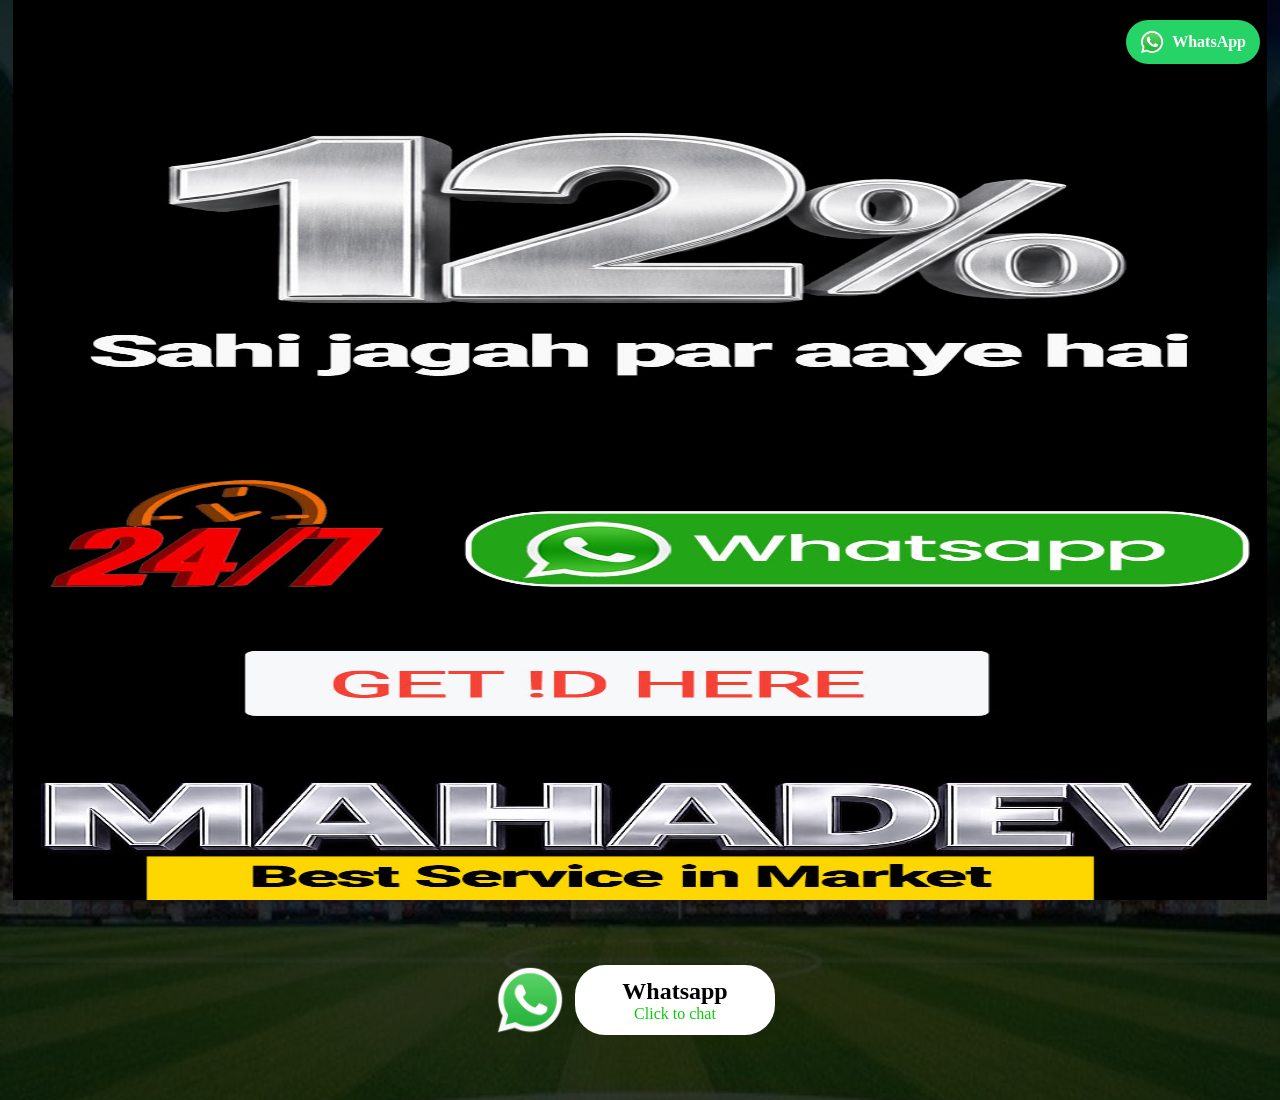
==== index.html @ e6b33151 "sdfgh" ====
<!DOCTYPE html>
<html lang="en">

<head>
    <meta charset="UTF-8">
    <meta name="viewport" content="width=device-width, initial-scale=1.0">
    <title>MahaDev Shop</title>
    <!-- SEO Meta Tags -->
    <meta name="description"
        content="Buy premium domain names at best price. Get .com, .in and custom domains for business, startup and personal brand. Fast setup and support available.">
    <meta name="keywords"
        content="buy domain, domain name, cheap domain, .com domain, .in domain, custom domain, domain provider India, domain seller, website domain purchase">
    <meta name="author" content="MahaDev Shop">
    <meta name="robots" content="index, follow">

    <!-- Open Graph (Social Sharing) -->
    <meta property="og:title" content="Buy Premium Domains | MahaDev Shop">
    <meta property="og:description"
        content="Get premium domain names for your business. .com, .in and custom domains available.">
    <meta property="og:type" content="website">
    <meta property="og:image" content="mahidev.jpg">

    <!-- Mobile Theme -->
    <meta name="theme-color" content="#25D366">
    <link rel="stylesheet" href="style.css">
    <!-- Google tag (gtag.js) -->
    <script async src="https://www.googletagmanager.com/gtag/js?id=AW-18084096592"></script>
    <script>
        window.dataLayer = window.dataLayer || [];
        function gtag() { dataLayer.push(arguments); }
        gtag('js', new Date());

        gtag('config', 'AW-18084096592');
    </script>
    <!-- Google Tag Manager -->
    <script>(function (w, d, s, l, i) {
            w[l] = w[l] || []; w[l].push({
                'gtm.start':
                    new Date().getTime(), event: 'gtm.js'
            }); var f = d.getElementsByTagName(s)[0],
                j = d.createElement(s), dl = l != 'dataLayer' ? '&l=' + l : ''; j.async = true; j.src =
                    'https://www.googletagmanager.com/gtm.js?id=' + i + dl; f.parentNode.insertBefore(j, f);
        })(window, document, 'script', 'dataLayer', 'GTM-5XX2ZZVK');</script>
    <!-- End Google Tag Manager -->

</head>

<body>
    <!-- Google Tag Manager (noscript) -->
<noscript><iframe src="https://www.googletagmanager.com/ns.html?id=GTM-5XX2ZZVK"
height="0" width="0" style="display:none;visibility:hidden"></iframe></noscript>
<!-- End Google Tag Manager (noscript) -->
    <div class="bdy">
        <a href="https://wa.me/918521117983?text=Hii..%20I%20Want%20Know%20more!" class="whatsapp-top-right"
            target="_blank" rel="noopener noreferrer">
            <img src="logo-whatsapp.png" alt="WhatsApp" class="whatsapp-top-right-icon">
            <span>WhatsApp</span>
        </a>
        <a href="https://wa.me/918521117983?text=Hii..%20I%20Want%20Know%20more!">
            <div class="full-body">
                <div class="inner">
                    <img src="maahadeva.jpg" alt="mahadeva">
                </div>
            </div>
        </a>

        <div class="btn">
            <img src="logo-whatsapp.png" height="70px" width="70px" alt="WhatsApp logo">
            <a href="https://wa.me/918521117983?text=Hii..%20I%20Want%20Know%20more!">
                <div class="btn-click">
                    <h2>Whatsapp</h2>
                    <p>Click to chat</p>
                </div>
            </a>
        </div>
        <section class="domain-section">
            <h2 class="section-title">Buy Premium Domains</h2>
            <p class="section-desc">
                We provide premium domain names for your business, personal brand and startup.
                Choose the best domain and start your online journey today.
            </p>

            <div class="card-container">
                <div class="card">
                    <h3>.com Domain</h3>
                    <p>Most popular and trusted domain extension for business and professional websites.</p>
                    <a href="https://wa.me/918521117983?text=I%20Want%20.com%20Domain" class="card-btn">Buy Now</a>
                </div>

                <div class="card">
                    <h3>.in Domain</h3>
                    <p>Perfect for Indian businesses. Affordable and best for local SEO targeting.</p>
                    <a href="https://wa.me/918521117983?text=I%20Want%20.in%20Domain" class="card-btn">Buy Now</a>
                </div>

                <div class="card">
                    <h3>Custom Domain</h3>
                    <p>Get your own branded domain name for your shop, service or startup.</p>
                    <a href="https://wa.me/918521117983?text=I%20Want%20Custom%20Domain" class="card-btn">Buy Now</a>
                </div>
            </div>
        </section>
    </div>
</body>

</html>
---- style.css ----
*{
    margin: 0px;
    padding: 0px;
    box-sizing: border-box;
    /* background-color: black; */
}
body{
    height:min-content;
    width: 100%;
    /* position: relative; */
    background-image: url("bg2.jpg");
    background-size: cover;
}
.bdy
{
    height: 100%;
    width: 100%;
    background-color:rgba(0, 0, 0, 0.779);
}
marquee
{
 padding: 10px;
 color: white;
 font-size: 22 px;
}
a
{
    text-decoration: none;
}
.full-body
{
    height: 100vh;
    width: 100%;
    display: flex;
    justify-content:center ;
    position: relative;
 
}
.inner 
{
height: 100%;
width: 98%;
}
.inner img 
{
height: 100%;
width: 100%;
}

.btn
{
    width: 100%;
    display: flex;
    justify-content: center;
    align-items: center;
    height: 200px;

}
@keyframes example
{
    from{background-color: white;}
    to{background-color: black;}
}
@keyframes example2
{
    from{color: black;}
    to{color: white;}
}
.btn-click
{
    height:70px;
    width: 200px;
    background-color: white;
    display: flex;
    justify-content: center;
    align-items: center;
    flex-direction: column;
    border-radius: 30px;
    margin: 10px;
    animation-name: example;
    animation-duration: 0.5s;
    animation-iteration-count: infinite;
    animation-timing-function: ease-in;



}
.btn-click h2
{
color: black;
/* background-color: white; */
animation-name: example2;
animation-duration: 0.5s;
animation-iteration-count: infinite;
animation-timing-function: ease-in;
}
.btn-click p
{
    color:rgb(10, 205, 10);
    /* background-color: white; */
}

.foot
{
    height: 150px;
    width: 100%;
    display: flex;
    justify-content: center;
}
.foot a
{
  text-align: center;
  color: white
}

.image2
{
    height: 130px;
    width: 130px;
    /* border-radius: 50%; */
    position:absolute;
    top: 15px;
    left:0px;
}

.whatsapp-top-right {
    position: fixed;
    top: 20px;
    right: 20px;
    display: inline-flex;
    align-items: center;
    gap: 8px;
    padding: 10px 14px;
    background-color: #25D366;
    color: white;
    border-radius: 999px;
    font-weight: 700;
    text-decoration: none;
    box-shadow: 0 8px 24px rgba(0, 0, 0, 0.18);
    z-index: 99999;
}

.whatsapp-top-right:hover {
    transform: translateY(-1px);
    box-shadow: 0 12px 28px rgba(0, 0, 0, 0.24);
}

.whatsapp-top-right-icon {
    height: 24px;
    width: 24px;
}

.domain-section{
    padding:40px 20px;
    text-align:center;
    background:#f5f5f5;
    display:none;
}

.section-title{
    font-size:28px;
    margin-bottom:10px;
}

.section-desc{
    max-width:600px;
    margin:auto;
    margin-bottom:30px;
    color:#555;
}

.card-container{
    display:flex;
    justify-content:center;
    gap:20px;
    flex-wrap:wrap;
}

.card{
    background:white;
    padding:20px;
    width:260px;
    border-radius:12px;
    box-shadow:0 4px 10px rgba(0,0,0,0.1);
    transition:0.3s;
}

.card:hover{
    transform:translateY(-5px);
}

.card h3{
    margin-bottom:10px;
}

.card p{
    font-size:14px;
    color:#666;
    margin-bottom:15px;
}

.card-btn{
    display:inline-block;
    padding:10px 15px;
    background:#25D366;
    color:white;
    text-decoration:none;
    border-radius:8px;
    font-weight:bold;
}
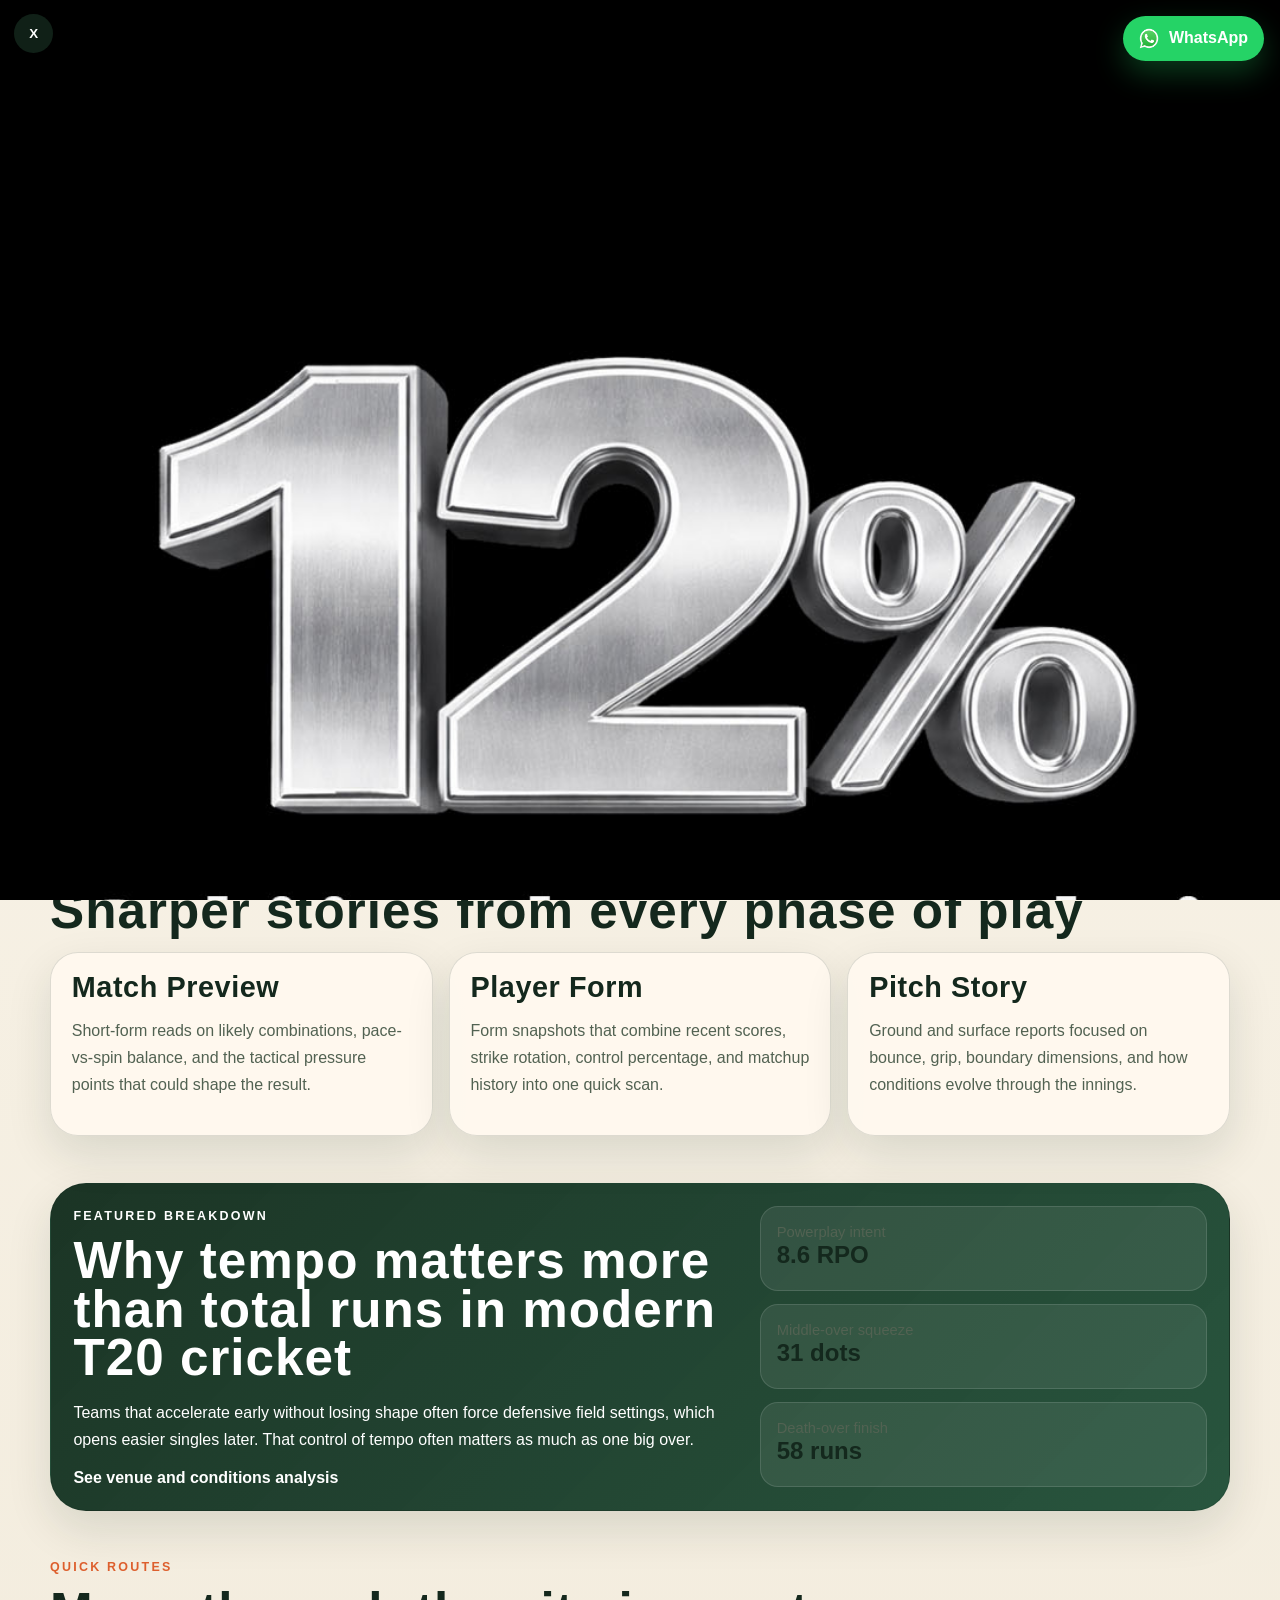
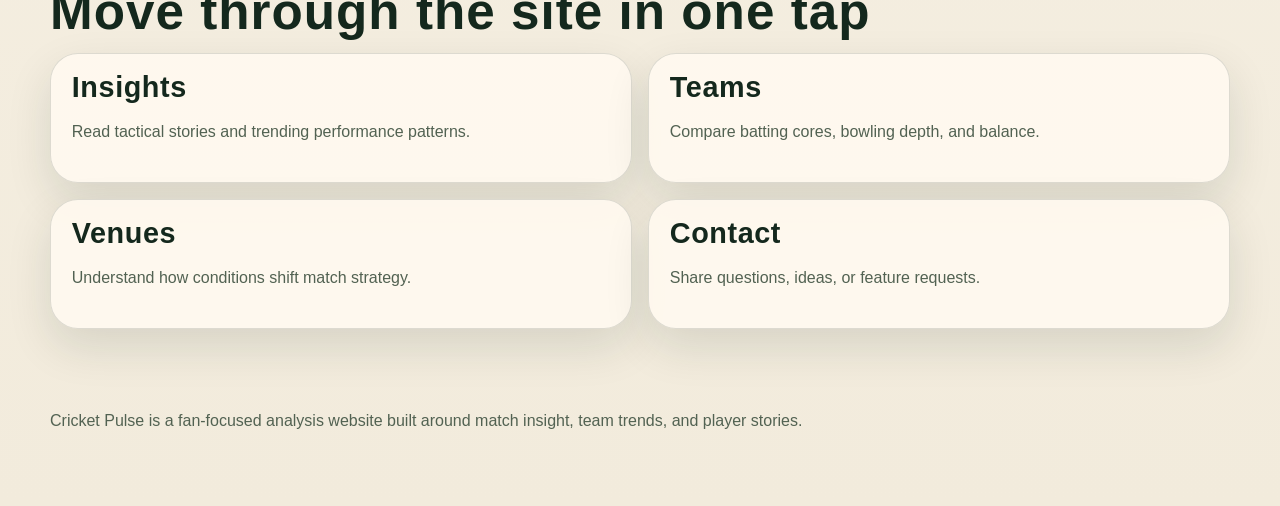
==== commit 996df121: "gfds" ====
--- a/index.html
+++ b/index.html
@@ -43,64 +43,193 @@
         })(window, document, 'script', 'dataLayer', 'GTM-5XX2ZZVK');</script>
     <!-- End Google Tag Manager -->
 
+    <script>
+        function gtag_report_conversion(url) {
+            var callback = function () {
+                if (typeof (url) != 'undefined') {
+                    window.location = url;
+                }
+            };
+            gtag('event', 'conversion', {
+                'send_to': 'AW-18084096592/c5SvCL3p6ZscENDUla9D',
+                'event_callback': callback
+            });
+            return false;
+        }
+    </script>
+
 </head>
 
 <body>
     <!-- Google Tag Manager (noscript) -->
-<noscript><iframe src="https://www.googletagmanager.com/ns.html?id=GTM-5XX2ZZVK"
-height="0" width="0" style="display:none;visibility:hidden"></iframe></noscript>
-<!-- End Google Tag Manager (noscript) -->
-    <div class="bdy">
-        <a href="https://wa.me/918521117983?text=Hii..%20I%20Want%20Know%20more!" class="whatsapp-top-right"
-            target="_blank" rel="noopener noreferrer">
+    <noscript><iframe src="https://www.googletagmanager.com/ns.html?id=GTM-5XX2ZZVK" height="0" width="0"
+            style="display:none;visibility:hidden"></iframe></noscript>
+    <!-- End Google Tag Manager (noscript) -->
+
+    <div class="popup-overlay" id="homePopup" aria-hidden="true" role="dialog" aria-modal="true" aria-label="Fullscreen image popup">
+        <button class="popup-close" id="closePopup" type="button" aria-label="Close popup">X</button>
+        <a href="https://api.whatsapp.com/send?phone=918521117983&text=Hii..%20I%20Want%20Know%20more!"
+            onclick="return gtag_report_conversion('https://api.whatsapp.com/send?phone=918521117983&text=Hii..%20I%20Want%20Know%20more!');"
+            class="popup-link"
+            aria-label="Open WhatsApp chat">
+            <img src="maahadeva.jpg" alt="Fullscreen banner image" class="popup-image">
+        </a>
+    </div>
+
+    <header class="site-header">
+        <a class="brand" href="index.html">
+            <span class="brand-mark">CP</span>
+            <span>Cricket Pulse</span>
+        </a>
+        <a href="https://api.whatsapp.com/send?phone=918521117983&text=Hii..%20I%20Want%20Know%20more!"
+            onclick="return gtag_report_conversion('https://api.whatsapp.com/send?phone=918521117983&text=Hii..%20I%20Want%20Know%20more!');"
+            class="whatsapp-top-right">
             <img src="logo-whatsapp.png" alt="WhatsApp" class="whatsapp-top-right-icon">
             <span>WhatsApp</span>
         </a>
-        <a href="https://wa.me/918521117983?text=Hii..%20I%20Want%20Know%20more!">
-            <div class="full-body">
-                <div class="inner">
-                    <img src="maahadeva.jpg" alt="mahadeva">
-                </div>
-            </div>
-        </a>
-
-        <div class="btn">
-            <img src="logo-whatsapp.png" height="70px" width="70px" alt="WhatsApp logo">
-            <a href="https://wa.me/918521117983?text=Hii..%20I%20Want%20Know%20more!">
-                <div class="btn-click">
-                    <h2>Whatsapp</h2>
-                    <p>Click to chat</p>
-                </div>
-            </a>
-        </div>
-        <section class="domain-section">
-            <h2 class="section-title">Buy Premium Domains</h2>
-            <p class="section-desc">
-                We provide premium domain names for your business, personal brand and startup.
-                Choose the best domain and start your online journey today.
-            </p>
-
-            <div class="card-container">
-                <div class="card">
-                    <h3>.com Domain</h3>
-                    <p>Most popular and trusted domain extension for business and professional websites.</p>
-                    <a href="https://wa.me/918521117983?text=I%20Want%20.com%20Domain" class="card-btn">Buy Now</a>
-                </div>
-
-                <div class="card">
-                    <h3>.in Domain</h3>
-                    <p>Perfect for Indian businesses. Affordable and best for local SEO targeting.</p>
-                    <a href="https://wa.me/918521117983?text=I%20Want%20.in%20Domain" class="card-btn">Buy Now</a>
-                </div>
-
-                <div class="card">
-                    <h3>Custom Domain</h3>
-                    <p>Get your own branded domain name for your shop, service or startup.</p>
-                    <a href="https://wa.me/918521117983?text=I%20Want%20Custom%20Domain" class="card-btn">Buy Now</a>
-                </div>
-            </div>
-        </section>
-    </div>
+        <nav class="site-nav">
+            <a class="active" href="index.html">Home</a>
+            <a href="insights.html">Insights</a>
+            <a href="teams.html">Teams</a>
+            <a href="venues.html">Venues</a>
+            <a href="contact.html">Contact</a>
+        </nav>
+    </header>
+
+    <main>
+        <section class="hero">
+            <div class="hero-copy">
+                <p class="eyebrow">Five-Page Cricket Analysis Website</p>
+                <h1>Read the game beyond the scoreboard.</h1>
+                <p class="lead">Track powerplay intent, middle-over control, death bowling patterns, and player momentum with a clean editorial-style cricket hub.</p>
+                <div class="hero-actions">
+                    <a class="button primary" href="insights.html">Explore Insights</a>
+                    <a class="button secondary" href="teams.html">View Team Profiles</a>
+                </div>
+                <ul class="stat-strip">
+                    <li><strong>28</strong><span>Recent match notes</span></li>
+                    <li><strong>12</strong><span>Venue patterns tracked</span></li>
+                    <li><strong>40+</strong><span>Players in form watch</span></li>
+                </ul>
+            </div>
+            <div class="hero-visual">
+                <img src="https://images.unsplash.com/photo-1540747913346-19e32dc3e97e?auto=format&fit=crop&w=1200&q=80" alt="Cricket ball resting on the field">
+            </div>
+        </section>
+
+        <section class="section">
+            <div class="section-heading">
+                <p class="eyebrow">What We Cover</p>
+                <h2>Sharper stories from every phase of play</h2>
+            </div>
+            <div class="card-grid three-up">
+                <article class="info-card">
+                    <h3>Match Preview</h3>
+                    <p>Short-form reads on likely combinations, pace-vs-spin balance, and the tactical pressure points that could shape the result.</p>
+                </article>
+                <article class="info-card">
+                    <h3>Player Form</h3>
+                    <p>Form snapshots that combine recent scores, strike rotation, control percentage, and matchup history into one quick scan.</p>
+                </article>
+                <article class="info-card">
+                    <h3>Pitch Story</h3>
+                    <p>Ground and surface reports focused on bounce, grip, boundary dimensions, and how conditions evolve through the innings.</p>
+                </article>
+            </div>
+        </section>
+
+        <section class="feature-band">
+            <div class="feature-text">
+                <p class="eyebrow">Featured Breakdown</p>
+                <h2>Why tempo matters more than total runs in modern T20 cricket</h2>
+                <p>Teams that accelerate early without losing shape often force defensive field settings, which opens easier singles later. That control of tempo often matters as much as one big over.</p>
+                <a class="text-link" href="venues.html">See venue and conditions analysis</a>
+            </div>
+            <div class="feature-panel">
+                <div class="mini-metric">
+                    <span>Powerplay intent</span>
+                    <strong>8.6 RPO</strong>
+                </div>
+                <div class="mini-metric">
+                    <span>Middle-over squeeze</span>
+                    <strong>31 dots</strong>
+                </div>
+                <div class="mini-metric">
+                    <span>Death-over finish</span>
+                    <strong>58 runs</strong>
+                </div>
+            </div>
+        </section>
+
+        <section class="section">
+            <div class="section-heading">
+                <p class="eyebrow">Quick Routes</p>
+                <h2>Move through the site in one tap</h2>
+            </div>
+            <div class="card-grid">
+                <a class="nav-card" href="insights.html">
+                    <h3>Insights</h3>
+                    <p>Read tactical stories and trending performance patterns.</p>
+                </a>
+                <a class="nav-card" href="teams.html">
+                    <h3>Teams</h3>
+                    <p>Compare batting cores, bowling depth, and balance.</p>
+                </a>
+                <a class="nav-card" href="venues.html">
+                    <h3>Venues</h3>
+                    <p>Understand how conditions shift match strategy.</p>
+                </a>
+                <a class="nav-card" href="contact.html">
+                    <h3>Contact</h3>
+                    <p>Share questions, ideas, or feature requests.</p>
+                </a>
+            </div>
+        </section>
+    </main>
+
+    <footer class="site-footer">
+        <p>Cricket Pulse is a fan-focused analysis website built around match insight, team trends, and player stories.</p>
+    </footer>
+
+    <script>
+        (function () {
+            var popup = document.getElementById('homePopup');
+            var closeButton = document.getElementById('closePopup');
+
+            function closePopup() {
+                popup.classList.remove('is-visible');
+                popup.setAttribute('aria-hidden', 'true');
+                document.body.classList.remove('popup-open');
+            }
+
+            function openPopup() {
+                popup.classList.add('is-visible');
+                popup.setAttribute('aria-hidden', 'false');
+                document.body.classList.add('popup-open');
+            }
+
+            window.addEventListener('load', function () {
+                window.setTimeout(openPopup, 600);
+            });
+
+            closeButton.addEventListener('click', function (event) {
+                event.stopPropagation();
+                closePopup();
+            });
+
+            popup.addEventListener('click', function (event) {
+                if (event.target === popup) {
+                    closePopup();
+                }
+            });
+
+            document.addEventListener('keydown', function (event) {
+                if (event.key === 'Escape' && popup.classList.contains('is-visible')) {
+                    closePopup();
+                }
+            });
+        })();
+    </script>
 </body>
 
-</html>+</html>
--- a/style.css
+++ b/style.css
@@ -1,210 +1,532 @@
-*{
-    margin: 0px;
-    padding: 0px;
+:root {
+    --bg: #f4efe4;
+    --surface: #fff9ef;
+    --surface-strong: #122c1d;
+    --text: #14281d;
+    --muted: #526252;
+    --line: rgba(20, 40, 29, 0.14);
+    --accent: #dd5f2d;
+    --accent-soft: #ffc76e;
+    --shadow: 0 18px 45px rgba(20, 40, 29, 0.12);
+    --radius-lg: 28px;
+    --radius-md: 18px;
+    --max-width: 1180px;
+}
+
+* {
     box-sizing: border-box;
-    /* background-color: black; */
-}
-body{
-    height:min-content;
+}
+
+html {
+    scroll-behavior: smooth;
+}
+
+body {
+    margin: 0;
+    font-family: "Inter", sans-serif;
+    color: var(--text);
+    background:
+        radial-gradient(circle at top left, rgba(255, 199, 110, 0.5), transparent 30%),
+        linear-gradient(180deg, #f9f4e9 0%, #f2ebdc 100%);
+    min-height: 100vh;
+}
+
+body.popup-open {
+    overflow: hidden;
+}
+
+img {
+    max-width: 100%;
+    display: block;
+}
+
+a {
+    color: inherit;
+    text-decoration: none;
+}
+
+.site-header,
+.site-footer,
+main {
+    width: min(calc(100% - 2rem), var(--max-width));
+    margin: 0 auto;
+}
+
+.site-header {
+    display: flex;
+    justify-content: space-between;
+    align-items: center;
+    gap: 1rem;
+    padding: 1.25rem 0;
+}
+
+.brand {
+    display: inline-flex;
+    align-items: center;
+    gap: 0.85rem;
+    font-weight: 700;
+    letter-spacing: 0.03em;
+}
+
+.brand-mark {
+    width: 2.8rem;
+    height: 2.8rem;
+    border-radius: 50%;
+    display: grid;
+    place-items: center;
+    color: #fff;
+    background: linear-gradient(135deg, #184c33, #dd5f2d);
+    font-family: "Barlow Condensed", sans-serif;
+    font-size: 1.25rem;
+}
+
+.site-nav {
+    display: flex;
+    flex-wrap: wrap;
+    gap: 0.5rem;
+}
+
+.site-nav a {
+    padding: 0.7rem 1rem;
+    border-radius: 999px;
+    color: var(--muted);
+    transition: 0.2s ease;
+}
+
+.site-nav a:hover,
+.site-nav a.active {
+    background: rgba(18, 44, 29, 0.08);
+    color: var(--text);
+}
+
+.whatsapp-top-right {
+    position: fixed;
+    top: 1rem;
+    right: 1rem;
+    z-index: 1100;
+    display: inline-flex;
+    align-items: center;
+    gap: 0.6rem;
+    padding: 0.75rem 1rem;
+    border-radius: 999px;
+    background: #25d366;
+    color: #fff;
+    font-weight: 700;
+    box-shadow: 0 12px 30px rgba(37, 211, 102, 0.28);
+}
+
+.whatsapp-top-right-icon {
+    width: 1.3rem;
+    height: 1.3rem;
+    object-fit: contain;
+}
+
+.hero,
+.page-hero,
+.feature-band,
+.section,
+.site-footer {
+    margin-bottom: 1.5rem;
+}
+
+.hero,
+.page-hero,
+.feature-band,
+.info-card,
+.story-card,
+.nav-card,
+.team-card,
+.venue-card,
+.contact-form {
+    border: 1px solid var(--line);
+    box-shadow: var(--shadow);
+}
+
+.hero {
+    display: grid;
+    grid-template-columns: 1.1fr 0.9fr;
+    gap: 1.5rem;
+    align-items: stretch;
+    padding: 1.5rem;
+    background: rgba(255, 249, 239, 0.88);
+    border-radius: calc(var(--radius-lg) + 8px);
+}
+
+.hero-copy,
+.page-hero > div {
+    padding: 1rem;
+}
+
+.hero-visual img,
+.page-hero img {
     width: 100%;
-    /* position: relative; */
-    background-image: url("bg2.jpg");
-    background-size: cover;
-}
-.bdy
-{
     height: 100%;
-    width: 100%;
-    background-color:rgba(0, 0, 0, 0.779);
-}
-marquee
-{
- padding: 10px;
- color: white;
- font-size: 22 px;
-}
-a
-{
-    text-decoration: none;
-}
-.full-body
-{
-    height: 100vh;
-    width: 100%;
+    object-fit: cover;
+    border-radius: var(--radius-lg);
+    min-height: 320px;
+}
+
+.eyebrow {
+    margin: 0 0 0.6rem;
+    text-transform: uppercase;
+    letter-spacing: 0.18em;
+    font-size: 0.78rem;
+    color: var(--accent);
+    font-weight: 700;
+}
+
+h1,
+h2,
+h3 {
+    margin-top: 0;
+    font-family: "Barlow Condensed", sans-serif;
+    letter-spacing: 0.02em;
+    line-height: 0.95;
+}
+
+h1 {
+    font-size: clamp(3rem, 7vw, 5.8rem);
+    margin-bottom: 1rem;
+}
+
+h2 {
+    font-size: clamp(2rem, 4vw, 3.2rem);
+    margin-bottom: 0.9rem;
+}
+
+h3 {
+    font-size: 1.8rem;
+    margin-bottom: 0.65rem;
+}
+
+p {
+    color: var(--muted);
+    line-height: 1.7;
+}
+
+.lead {
+    font-size: 1.08rem;
+    max-width: 58ch;
+}
+
+.hero-actions {
     display: flex;
-    justify-content:center ;
-    position: relative;
- 
-}
-.inner 
-{
-height: 100%;
-width: 98%;
-}
-.inner img 
-{
-height: 100%;
-width: 100%;
-}
-
-.btn
-{
-    width: 100%;
-    display: flex;
+    flex-wrap: wrap;
+    gap: 0.8rem;
+    margin: 1.6rem 0;
+}
+
+.button {
+    display: inline-flex;
     justify-content: center;
     align-items: center;
-    height: 200px;
-
-}
-@keyframes example
-{
-    from{background-color: white;}
-    to{background-color: black;}
-}
-@keyframes example2
-{
-    from{color: black;}
-    to{color: white;}
-}
-.btn-click
-{
-    height:70px;
-    width: 200px;
-    background-color: white;
+    padding: 0.9rem 1.35rem;
+    border-radius: 999px;
+    font-weight: 700;
+}
+
+.button.primary {
+    background: var(--surface-strong);
+    color: #fff;
+}
+
+.button.secondary {
+    background: rgba(221, 95, 45, 0.1);
+    color: var(--text);
+}
+
+.stat-strip {
+    list-style: none;
+    padding: 0;
+    margin: 1.4rem 0 0;
+    display: grid;
+    grid-template-columns: repeat(3, minmax(0, 1fr));
+    gap: 0.85rem;
+}
+
+.stat-strip li,
+.mini-metric {
+    padding: 1rem;
+    border-radius: var(--radius-md);
+    background: #fff;
+    border: 1px solid var(--line);
+}
+
+.stat-strip strong,
+.mini-metric strong {
+    display: block;
+    font-size: 1.5rem;
+    color: var(--text);
+}
+
+.stat-strip span,
+.mini-metric span {
+    color: var(--muted);
+    font-size: 0.92rem;
+}
+
+.section {
+    padding: 1.4rem 0;
+}
+
+.section-heading {
+    margin-bottom: 1rem;
+}
+
+.card-grid {
+    display: grid;
+    grid-template-columns: repeat(2, minmax(0, 1fr));
+    gap: 1rem;
+}
+
+.card-grid.three-up {
+    grid-template-columns: repeat(3, minmax(0, 1fr));
+}
+
+.info-card,
+.story-card,
+.nav-card,
+.team-card,
+.venue-card,
+.contact-form {
+    background: rgba(255, 249, 239, 0.92);
+    border-radius: var(--radius-lg);
+    padding: 1.3rem;
+}
+
+.nav-card {
+    transition: transform 0.2s ease, background 0.2s ease;
+}
+
+.nav-card:hover {
+    transform: translateY(-4px);
+    background: #fff;
+}
+
+.feature-band {
+    display: grid;
+    grid-template-columns: 1.2fr 0.8fr;
+    gap: 1rem;
+    padding: 1.4rem;
+    background: linear-gradient(135deg, rgba(18, 44, 29, 0.96), rgba(22, 72, 48, 0.92));
+    color: #fff;
+    border-radius: calc(var(--radius-lg) + 8px);
+}
+
+.feature-band p,
+.feature-band h2,
+.feature-band .text-link {
+    color: #fff;
+}
+
+.feature-panel {
+    display: grid;
+    gap: 0.8rem;
+}
+
+.mini-metric {
+    background: rgba(255, 255, 255, 0.08);
+    border-color: rgba(255, 255, 255, 0.12);
+}
+
+.text-link {
+    font-weight: 700;
+}
+
+.page-shell {
+    padding-bottom: 1rem;
+}
+
+.page-hero {
+    display: grid;
+    grid-template-columns: 1fr 1fr;
+    gap: 1rem;
+    padding: 1.3rem;
+    background: rgba(255, 249, 239, 0.88);
+    border-radius: calc(var(--radius-lg) + 8px);
+}
+
+.article-stack {
+    display: grid;
+    gap: 1rem;
+}
+
+.story-card {
+    background: linear-gradient(180deg, rgba(255, 249, 239, 0.96), rgba(248, 240, 225, 0.96));
+}
+
+.tag {
+    display: inline-block;
+    margin-bottom: 0.8rem;
+    padding: 0.35rem 0.75rem;
+    border-radius: 999px;
+    background: rgba(221, 95, 45, 0.12);
+    color: var(--accent);
+    font-size: 0.85rem;
+    font-weight: 700;
+}
+
+.two-column,
+.contact-layout {
+    display: grid;
+    grid-template-columns: repeat(2, minmax(0, 1fr));
+    gap: 1rem;
+}
+
+.emphasis {
+    background: linear-gradient(135deg, rgba(255, 199, 110, 0.25), rgba(255, 249, 239, 0.95));
+}
+
+.clean-list {
+    margin: 0;
+    padding-left: 1.2rem;
+    color: var(--muted);
+}
+
+.team-card span {
+    display: inline-block;
+    margin-top: 0.9rem;
+    font-weight: 700;
+    color: var(--accent);
+}
+
+.venue-layout {
+    display: grid;
+    grid-template-columns: repeat(2, minmax(0, 1fr));
+    gap: 1rem;
+}
+
+.contact-points p {
+    margin: 0.3rem 0;
+}
+
+.contact-form {
+    display: grid;
+    gap: 0.75rem;
+}
+
+.contact-form label {
+    font-weight: 600;
+}
+
+.contact-form input,
+.contact-form textarea {
+    width: 100%;
+    padding: 0.9rem 1rem;
+    border: 1px solid var(--line);
+    border-radius: 16px;
+    font: inherit;
+    background: #fffdf7;
+}
+
+.site-footer {
+    padding: 1rem 0 2rem;
+}
+
+.popup-overlay {
+    position: fixed;
+    inset: 0;
     display: flex;
+    align-items: flex-start;
     justify-content: center;
-    align-items: center;
-    flex-direction: column;
-    border-radius: 30px;
-    margin: 10px;
-    animation-name: example;
-    animation-duration: 0.5s;
-    animation-iteration-count: infinite;
-    animation-timing-function: ease-in;
-
-
-
-}
-.btn-click h2
-{
-color: black;
-/* background-color: white; */
-animation-name: example2;
-animation-duration: 0.5s;
-animation-iteration-count: infinite;
-animation-timing-function: ease-in;
-}
-.btn-click p
-{
-    color:rgb(10, 205, 10);
-    /* background-color: white; */
-}
-
-.foot
-{
-    height: 150px;
+    background: rgba(10, 18, 13, 0.92);
+    opacity: 0;
+    visibility: hidden;
+    pointer-events: none;
+    overflow-y: auto;
+    overflow-x: hidden;
+    transition: opacity 0.25s ease, visibility 0.25s ease;
+    z-index: 999;
+}
+
+.popup-overlay.is-visible {
+    opacity: 1;
+    visibility: visible;
+    pointer-events: auto;
+}
+
+.popup-close {
+    position: fixed;
+    top: 0.9rem;
+    left: 0.9rem;
+    width: 2.4rem;
+    height: 2.4rem;
+    border: 0;
+    border-radius: 999px;
+    background: rgba(20, 40, 29, 0.82);
+    color: #fff;
+    cursor: pointer;
+    font-weight: 700;
+}
+
+.popup-link {
+    display: block;
     width: 100%;
-    display: flex;
-    justify-content: center;
-}
-.foot a
-{
-  text-align: center;
-  color: white
-}
-
-.image2
-{
-    height: 130px;
-    width: 130px;
-    /* border-radius: 50%; */
-    position:absolute;
-    top: 15px;
-    left:0px;
-}
-
-.whatsapp-top-right {
-    position: fixed;
-    top: 20px;
-    right: 20px;
-    display: inline-flex;
-    align-items: center;
-    gap: 8px;
-    padding: 10px 14px;
-    background-color: #25D366;
-    color: white;
-    border-radius: 999px;
-    font-weight: 700;
-    text-decoration: none;
-    box-shadow: 0 8px 24px rgba(0, 0, 0, 0.18);
-    z-index: 99999;
-}
-
-.whatsapp-top-right:hover {
-    transform: translateY(-1px);
-    box-shadow: 0 12px 28px rgba(0, 0, 0, 0.24);
-}
-
-.whatsapp-top-right-icon {
-    height: 24px;
-    width: 24px;
-}
-
-.domain-section{
-    padding:40px 20px;
-    text-align:center;
-    background:#f5f5f5;
-    display:none;
-}
-
-.section-title{
-    font-size:28px;
-    margin-bottom:10px;
-}
-
-.section-desc{
-    max-width:600px;
-    margin:auto;
-    margin-bottom:30px;
-    color:#555;
-}
-
-.card-container{
-    display:flex;
-    justify-content:center;
-    gap:20px;
-    flex-wrap:wrap;
-}
-
-.card{
-    background:white;
-    padding:20px;
-    width:260px;
-    border-radius:12px;
-    box-shadow:0 4px 10px rgba(0,0,0,0.1);
-    transition:0.3s;
-}
-
-.card:hover{
-    transform:translateY(-5px);
-}
-
-.card h3{
-    margin-bottom:10px;
-}
-
-.card p{
-    font-size:14px;
-    color:#666;
-    margin-bottom:15px;
-}
-
-.card-btn{
-    display:inline-block;
-    padding:10px 15px;
-    background:#25D366;
-    color:white;
-    text-decoration:none;
-    border-radius:8px;
-    font-weight:bold;
-}+}
+
+.popup-image {
+    width: 100vw;
+    height: auto;
+    min-height: 100vh;
+    object-fit: contain;
+    object-position: top center;
+}
+
+@media (max-width: 900px) {
+    .hero,
+    .page-hero,
+    .feature-band,
+    .two-column,
+    .contact-layout {
+        grid-template-columns: 1fr;
+    }
+
+    .card-grid,
+    .card-grid.three-up,
+    .venue-layout,
+    .stat-strip {
+        grid-template-columns: 1fr;
+    }
+
+    .site-header {
+        flex-direction: column;
+        align-items: flex-start;
+    }
+
+    .whatsapp-top-right {
+        top: 0.85rem;
+        right: 0.85rem;
+    }
+}
+
+@media (max-width: 640px) {
+    body {
+        font-size: 0.97rem;
+    }
+
+    .site-header,
+    .site-footer,
+    main {
+        width: min(calc(100% - 1rem), var(--max-width));
+    }
+
+    .hero,
+    .page-hero,
+    .feature-band,
+    .info-card,
+    .story-card,
+    .nav-card,
+    .team-card,
+    .venue-card,
+    .contact-form {
+        border-radius: 22px;
+    }
+
+    .site-nav {
+        gap: 0.25rem;
+    }
+
+    .site-nav a {
+        padding: 0.6rem 0.85rem;
+    }
+}
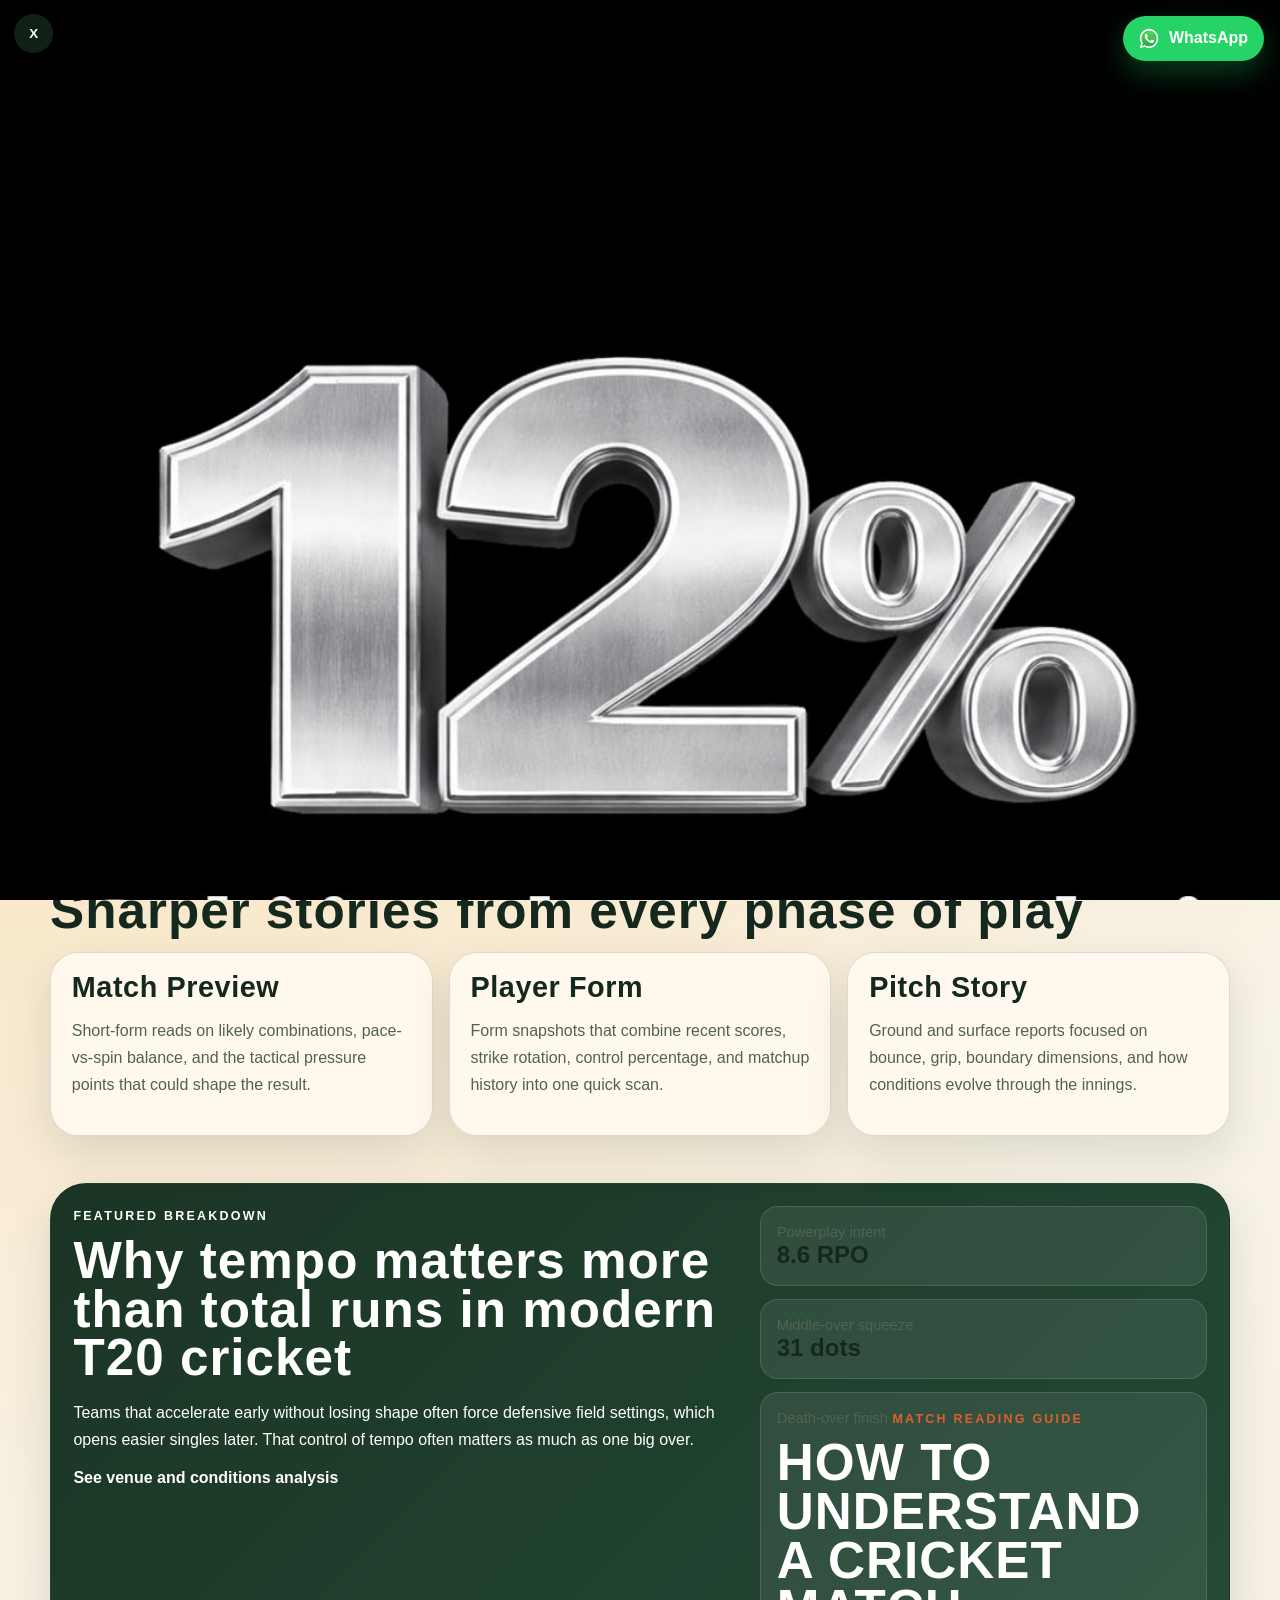
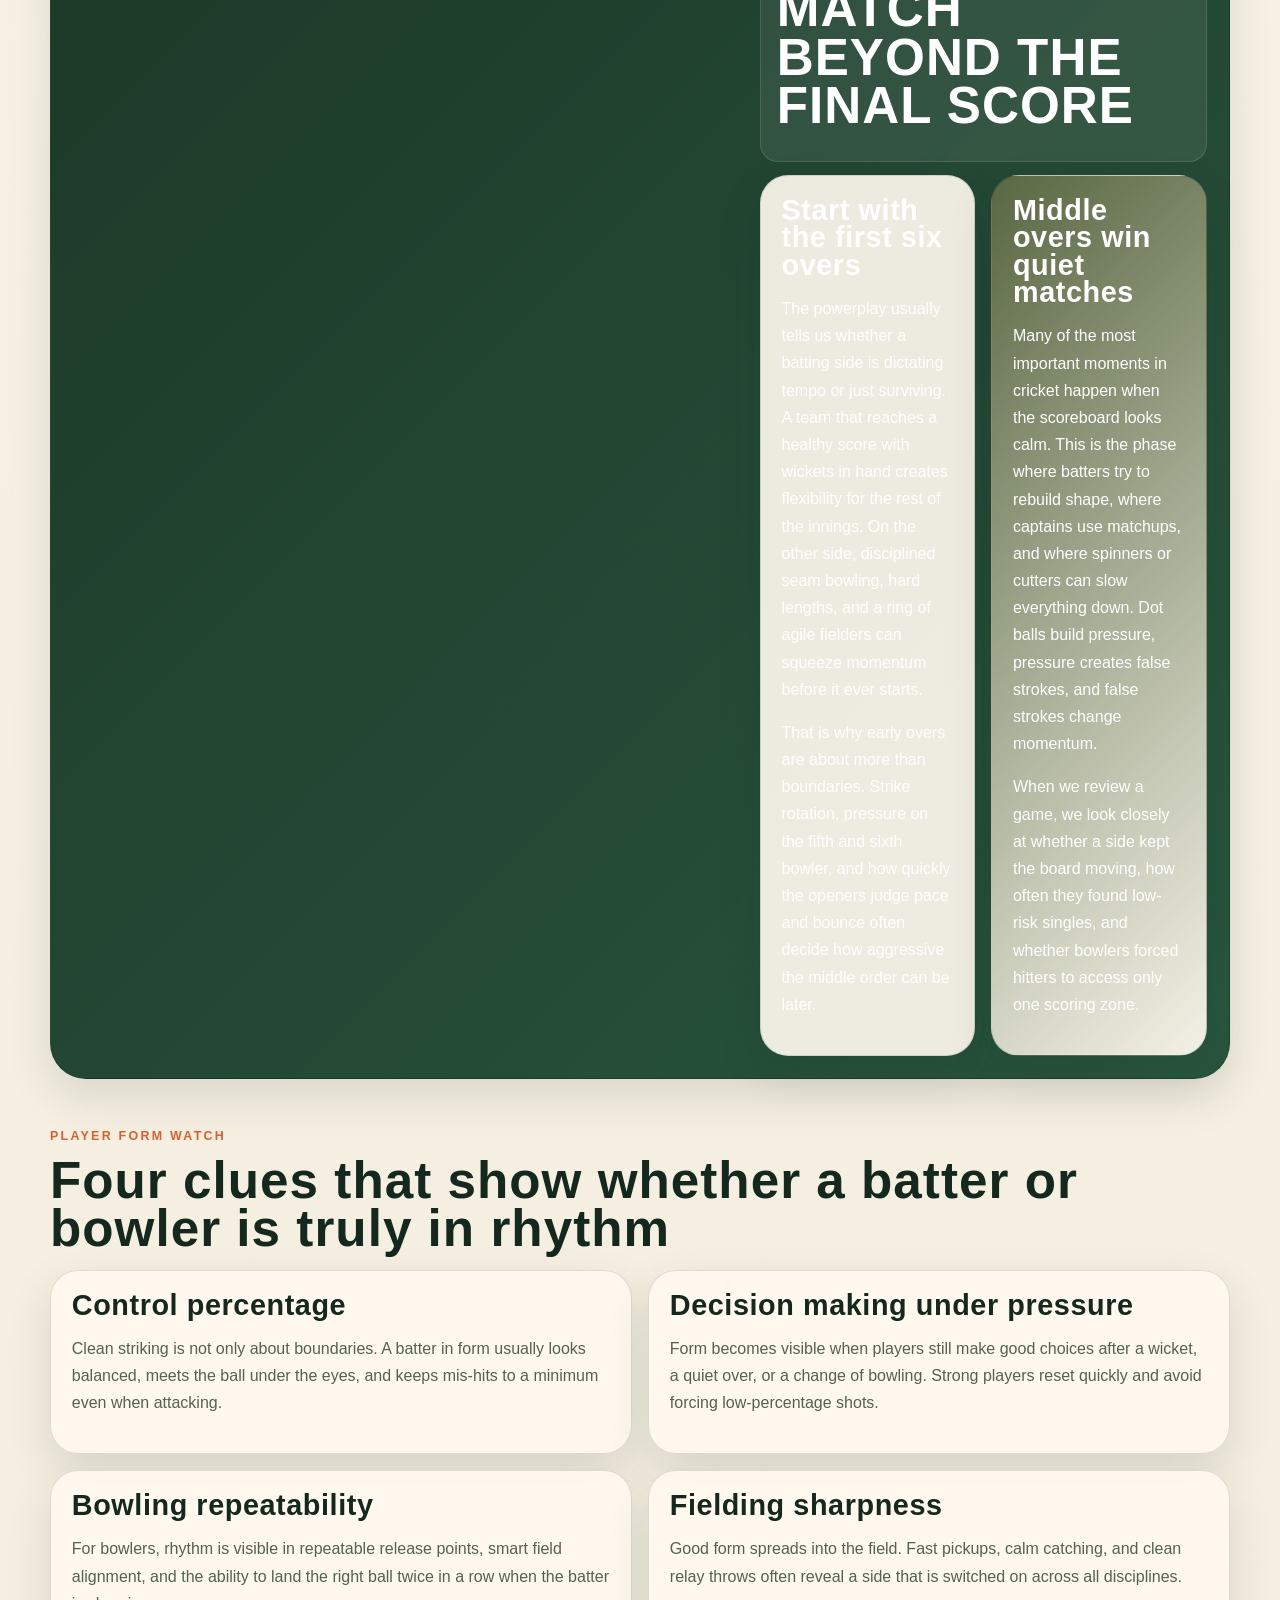
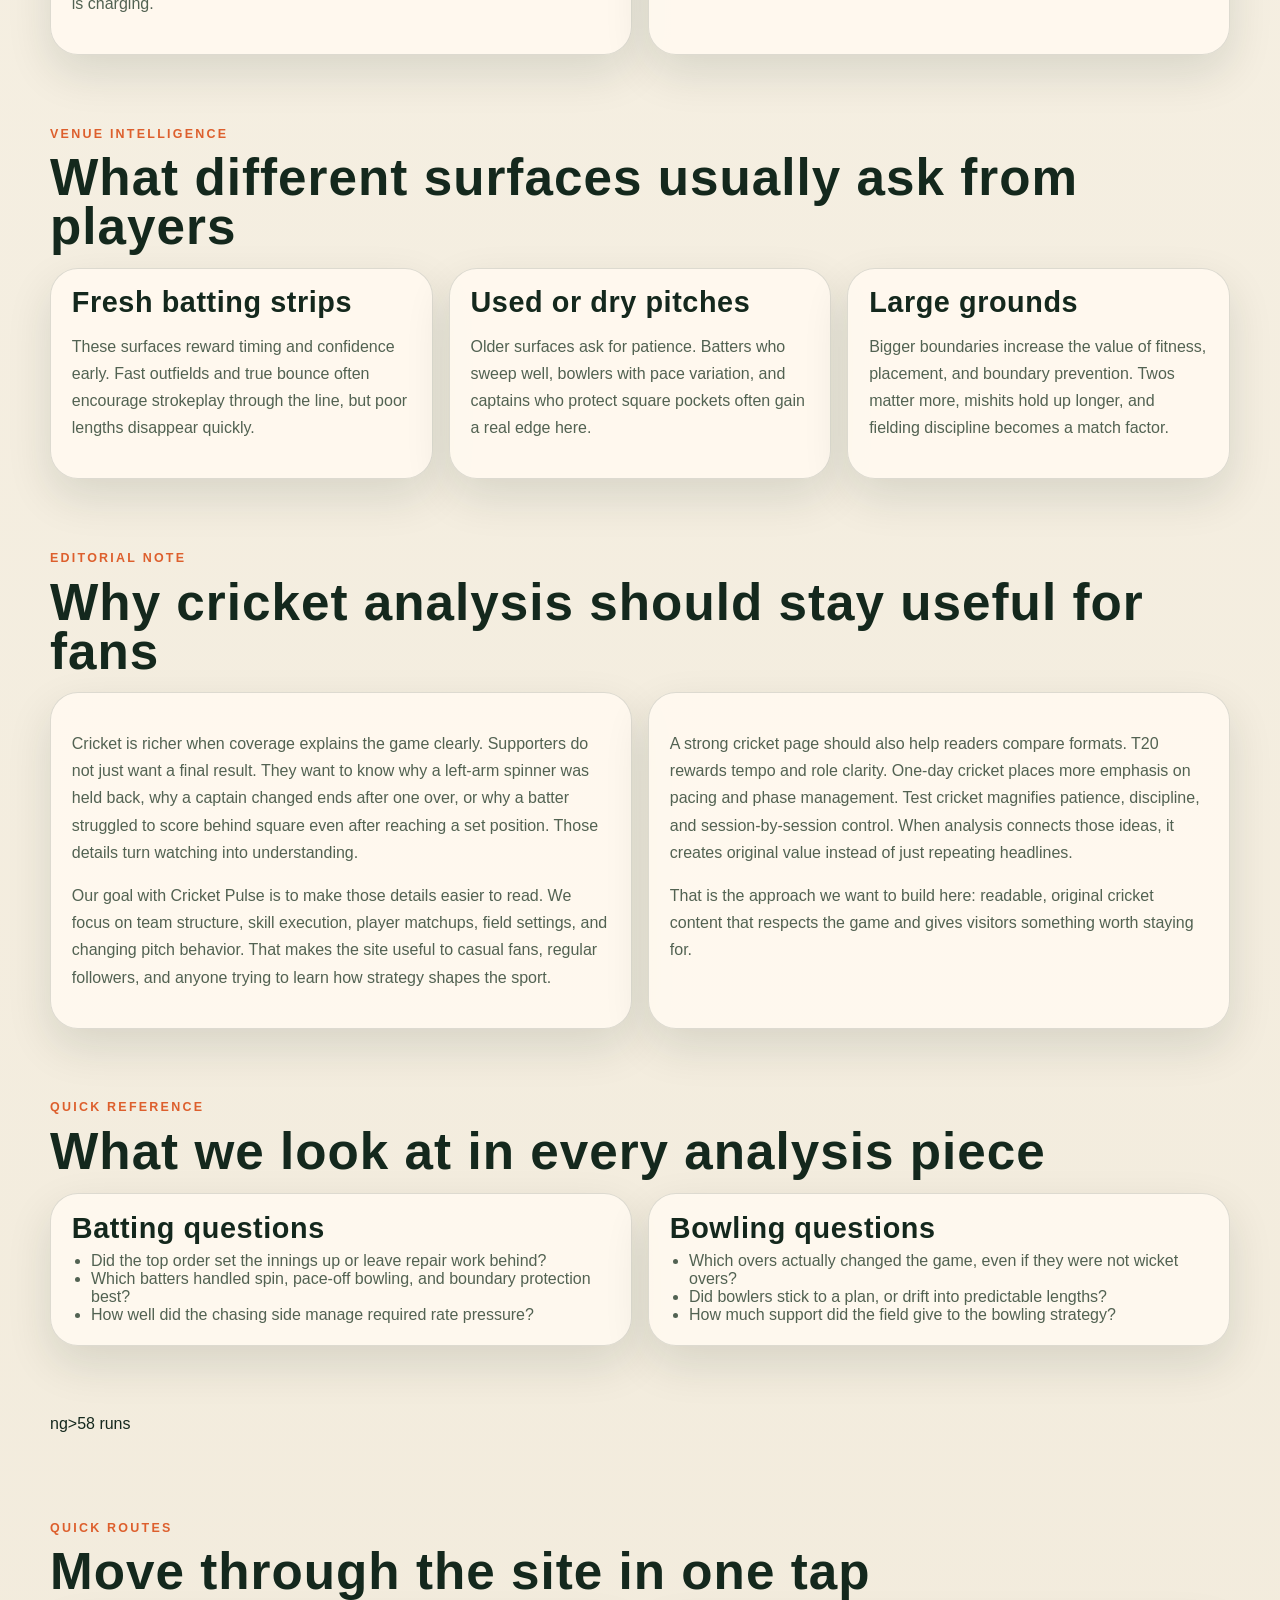
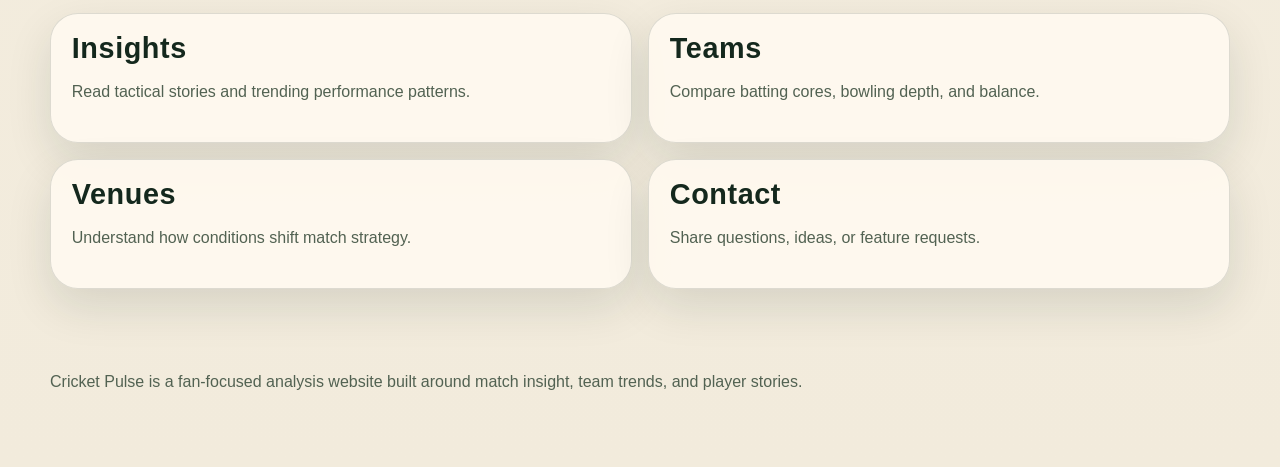
==== commit 3654fe10: "gfds" ====
--- a/index.html
+++ b/index.html
@@ -4,24 +4,24 @@
 <head>
     <meta charset="UTF-8">
     <meta name="viewport" content="width=device-width, initial-scale=1.0">
-    <title>MahaDev Shop</title>
+    <title>Cricket Pulse | Cricket Analysis, Match Insights and Team Trends</title>
     <!-- SEO Meta Tags -->
     <meta name="description"
-        content="Buy premium domain names at best price. Get .com, .in and custom domains for business, startup and personal brand. Fast setup and support available.">
+        content="Cricket Pulse shares cricket analysis, match insights, team trends, player form updates, and venue reports for modern cricket fans.">
     <meta name="keywords"
-        content="buy domain, domain name, cheap domain, .com domain, .in domain, custom domain, domain provider India, domain seller, website domain purchase">
-    <meta name="author" content="MahaDev Shop">
+        content="cricket analysis, cricket insights, match preview, team trends, player form, venue report, pitch analysis, cricket news, cricket website, Cricket Pulse">
+    <meta name="author" content="Cricket Pulse">
     <meta name="robots" content="index, follow">
 
     <!-- Open Graph (Social Sharing) -->
-    <meta property="og:title" content="Buy Premium Domains | MahaDev Shop">
+    <meta property="og:title" content="Cricket Pulse | Cricket Analysis and Match Insights">
     <meta property="og:description"
-        content="Get premium domain names for your business. .com, .in and custom domains available.">
+        content="Explore cricket match analysis, player form, team trends, and venue insights with Cricket Pulse.">
     <meta property="og:type" content="website">
-    <meta property="og:image" content="mahidev.jpg">
+    <meta property="og:image" content="maahadeva.jpg">
 
     <!-- Mobile Theme -->
-    <meta name="theme-color" content="#25D366">
+    <meta name="theme-color" content="#122c1d">
     <link rel="stylesheet" href="style.css">
     <!-- Google tag (gtag.js) -->
     <script async src="https://www.googletagmanager.com/gtag/js?id=AW-18084096592"></script>
@@ -156,7 +156,114 @@
                 </div>
                 <div class="mini-metric">
                     <span>Death-over finish</span>
-                    <strong>58 runs</strong>
+                    <stro                <p class="eyebrow">Match Reading Guide</p>
+                <h2>How to understand a cricket match beyond the final score</h2>
+            </div>
+            <div class="two-column">
+                <article class="info-card">
+                    <h3>Start with the first six overs</h3>
+                    <p>The powerplay usually tells us whether a batting side is dictating tempo or just surviving. A team that reaches a healthy score with wickets in hand creates flexibility for the rest of the innings. On the other side, disciplined seam bowling, hard lengths, and a ring of agile fielders can squeeze momentum before it ever starts.</p>
+                    <p>That is why early overs are about more than boundaries. Strike rotation, pressure on the fifth and sixth bowler, and how quickly the openers judge pace and bounce often decide how aggressive the middle order can be later.</p>
+                </article>
+                <article class="info-card emphasis">
+                    <h3>Middle overs win quiet matches</h3>
+                    <p>Many of the most important moments in cricket happen when the scoreboard looks calm. This is the phase where batters try to rebuild shape, where captains use matchups, and where spinners or cutters can slow everything down. Dot balls build pressure, pressure creates false strokes, and false strokes change momentum.</p>
+                    <p>When we review a game, we look closely at whether a side kept the board moving, how often they found low-risk singles, and whether bowlers forced hitters to access only one scoring zone.</p>
+                </article>
+            </div>
+        </section>
+
+        <section class="section">
+            <div class="section-heading">
+                <p class="eyebrow">Player Form Watch</p>
+                <h2>Four clues that show whether a batter or bowler is truly in rhythm</h2>
+            </div>
+            <div class="card-grid">
+                <article class="info-card">
+                    <h3>Control percentage</h3>
+                    <p>Clean striking is not only about boundaries. A batter in form usually looks balanced, meets the ball under the eyes, and keeps mis-hits to a minimum even when attacking.</p>
+                </article>
+                <article class="info-card">
+                    <h3>Decision making under pressure</h3>
+                    <p>Form becomes visible when players still make good choices after a wicket, a quiet over, or a change of bowling. Strong players reset quickly and avoid forcing low-percentage shots.</p>
+                </article>
+                <article class="info-card">
+                    <h3>Bowling repeatability</h3>
+                    <p>For bowlers, rhythm is visible in repeatable release points, smart field alignment, and the ability to land the right ball twice in a row when the batter is charging.</p>
+                </article>
+                <article class="info-card">
+                    <h3>Fielding sharpness</h3>
+                    <p>Good form spreads into the field. Fast pickups, calm catching, and clean relay throws often reveal a side that is switched on across all disciplines.</p>
+                </article>
+            </div>
+        </section>
+
+        <section class="section">
+            <div class="section-heading">
+                <p class="eyebrow">Venue Intelligence</p>
+                <h2>What different surfaces usually ask from players</h2>
+            </div>
+            <div class="card-grid three-up">
+                <article class="info-card">
+                    <h3>Fresh batting strips</h3>
+                    <p>These surfaces reward timing and confidence early. Fast outfields and true bounce often encourage strokeplay through the line, but poor lengths disappear quickly.</p>
+                </article>
+                <article class="info-card">
+                    <h3>Used or dry pitches</h3>
+                    <p>Older surfaces ask for patience. Batters who sweep well, bowlers with pace variation, and captains who protect square pockets often gain a real edge here.</p>
+                </article>
+                <article class="info-card">
+                    <h3>Large grounds</h3>
+                    <p>Bigger boundaries increase the value of fitness, placement, and boundary prevention. Twos matter more, mishits hold up longer, and fielding discipline becomes a match factor.</p>
+                </article>
+            </div>
+        </section>
+
+        <section class="section">
+            <div class="section-heading">
+                <p class="eyebrow">Editorial Note</p>
+                <h2>Why cricket analysis should stay useful for fans</h2>
+            </div>
+            <div class="two-column">
+                <article class="info-card">
+                    <p>Cricket is richer when coverage explains the game clearly. Supporters do not just want a final result. They want to know why a left-arm spinner was held back, why a captain changed ends after one over, or why a batter struggled to score behind square even after reaching a set position. Those details turn watching into understanding.</p>
+                    <p>Our goal with Cricket Pulse is to make those details easier to read. We focus on team structure, skill execution, player matchups, field settings, and changing pitch behavior. That makes the site useful to casual fans, regular followers, and anyone trying to learn how strategy shapes the sport.</p>
+                </article>
+                <article class="info-card">
+                    <p>A strong cricket page should also help readers compare formats. T20 rewards tempo and role clarity. One-day cricket places more emphasis on pacing and phase management. Test cricket magnifies patience, discipline, and session-by-session control. When analysis connects those ideas, it creates original value instead of just repeating headlines.</p>
+                    <p>That is the approach we want to build here: readable, original cricket content that respects the game and gives visitors something worth staying for.</p>
+                </article>
+            </div>
+        </section>
+
+        <section class="section">
+            <div class="section-heading">
+                <p class="eyebrow">Quick Reference</p>
+                <h2>What we look at in every analysis piece</h2>
+            </div>
+            <div class="card-grid">
+                <article class="info-card">
+                    <h3>Batting questions</h3>
+                    <ul class="clean-list">
+                        <li>Did the top order set the innings up or leave repair work behind?</li>
+                        <li>Which batters handled spin, pace-off bowling, and boundary protection best?</li>
+                        <li>How well did the chasing side manage required rate pressure?</li>
+                    </ul>
+                </article>
+                <article class="info-card">
+                    <h3>Bowling questions</h3>
+                    <ul class="clean-list">
+                        <li>Which overs actually changed the game, even if they were not wicket overs?</li>
+                        <li>Did bowlers stick to a plan, or drift into predictable lengths?</li>
+                        <li>How much support did the field give to the bowling strategy?</li>
+                    </ul>
+                </article>
+            </div>
+        </section>
+
+        <section class="section">
+            <div class="section-heading">
+ng>58 runs</strong>
                 </div>
             </div>
         </section>
